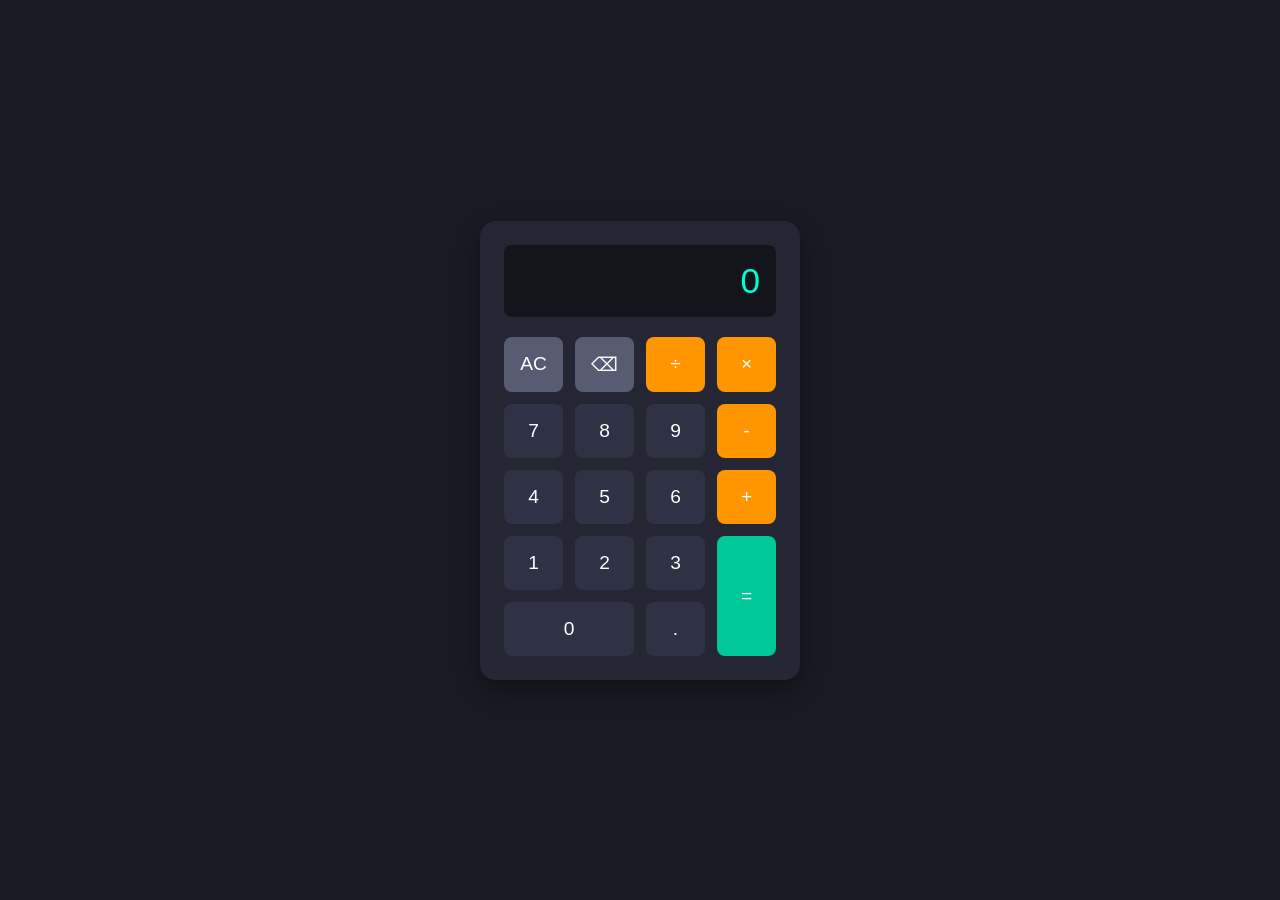
==== index.html @ 89da6e07 "Add files via upload" ====
<!DOCTYPE html>
<html lang="en">
<head>
  <meta charset="UTF-8">
  <meta name="viewport" content="width=device-width, initial-scale=1.0">
  <title>JS Calculator</title>
  <link rel="stylesheet" href="style.css">
</head>
<body>
  <div class="calculator">
    <!-- Calculator Display -->
    <div id="display" class="display">0</div>

    <!-- Buttons Grid -->
    <div class="buttons">
      <button class="btn func" id="clear">AC</button>
      <button class="btn func" id="backspace">⌫</button>
      <button class="btn op" data-op="/">&divide;</button>
      <button class="btn op" data-op="*">&times;</button>

      <button class="btn num" data-num="7">7</button>
      <button class="btn num" data-num="8">8</button>
      <button class="btn num" data-num="9">9</button>
      <button class="btn op" data-op="-">-</button>

      <button class="btn num" data-num="4">4</button>
      <button class="btn num" data-num="5">5</button>
      <button class="btn num" data-num="6">6</button>
      <button class="btn op" data-op="+">+</button>

      <button class="btn num" data-num="1">1</button>
      <button class="btn num" data-num="2">2</button>
      <button class="btn num" data-num="3">3</button>
      <button class="btn equal" id="equals">=</button>

      <button class="btn num zero" data-num="0">0</button>
      <button class="btn decimal" id="decimal">.</button>
    </div>
  </div>

  <script src="script.js"></script>
</body>
</html>
---- style.css ----
* {
  box-sizing: border-box;
  margin: 0;
  padding: 0;
  font-family: 'Segoe UI', Tahoma, Geneva, Verdana, sans-serif;
}

body {
  min-height: 100vh;
  display: flex;
  justify-content: center;
  align-items: center;
  background-color: #1a1a24;
}

.calculator {
  background-color: #242633;
  border-radius: 16px;
  padding: 24px;
  width: 320px;
  box-shadow: 0 10px 25px rgba(0, 0, 0, 0.4);
}

.display {
  background-color: #13141c;
  color: #00ffcc;
  font-size: 2.2rem;
  padding: 16px;
  text-align: right;
  border-radius: 8px;
  margin-bottom: 20px;
  overflow: hidden;
  text-overflow: ellipsis;
  white-space: nowrap;
  min-height: 65px;
}

.buttons {
  display: grid;
  grid-template-columns: repeat(4, 1fr);
  gap: 12px;
}

.btn {
  padding: 16px;
  font-size: 1.2rem;
  border: none;
  border-radius: 8px;
  cursor: pointer;
  background-color: #2e3244;
  color: #ffffff;
  transition: background 0.15s ease, transform 0.1s ease;
}

.btn:hover {
  background-color: #3b4057;
}

.btn:active {
  transform: scale(0.96);
}

.btn.op {
  background-color: #ff9500;
  color: #ffffff;
}

.btn.op:hover {
  background-color: #e08500;
}

.btn.func {
  background-color: #585c72;
}

.btn.func:hover {
  background-color: #6a6f87;
}

.btn.equal {
  background-color: #00c896;
  grid-row: span 2;
  display: flex;
  justify-content: center;
  align-items: center;
}

.btn.equal:hover {
  background-color: #00b084;
}

.btn.zero {
  grid-column: span 2;
}
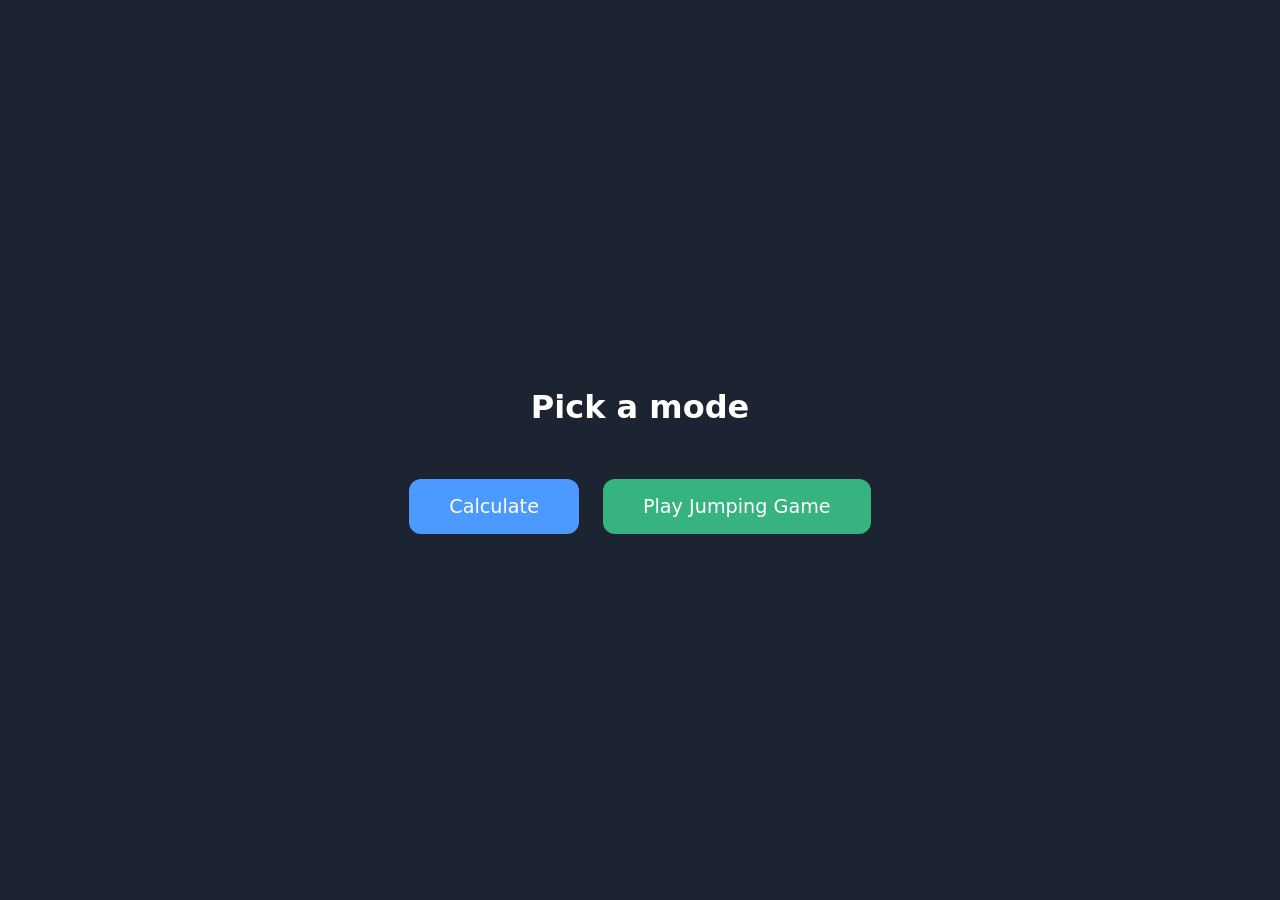
==== commit 813cab5e: "Added Mode and other assignment too" ====
--- a/index.html
+++ b/index.html
@@ -1,43 +1,16 @@
-<!DOCTYPE html>
-<html lang="en">
-<head>
-  <meta charset="UTF-8">
-  <meta name="viewport" content="width=device-width, initial-scale=1.0">
-  <title>JS Calculator</title>
-  <link rel="stylesheet" href="style.css">
-</head>
-<body>
-  <div class="calculator">
-    <!-- Calculator Display -->
-    <div id="display" class="display">0</div>
-
-    <!-- Buttons Grid -->
-    <div class="buttons">
-      <button class="btn func" id="clear">AC</button>
-      <button class="btn func" id="backspace">⌫</button>
-      <button class="btn op" data-op="/">&divide;</button>
-      <button class="btn op" data-op="*">&times;</button>
-
-      <button class="btn num" data-num="7">7</button>
-      <button class="btn num" data-num="8">8</button>
-      <button class="btn num" data-num="9">9</button>
-      <button class="btn op" data-op="-">-</button>
-
-      <button class="btn num" data-num="4">4</button>
-      <button class="btn num" data-num="5">5</button>
-      <button class="btn num" data-num="6">6</button>
-      <button class="btn op" data-op="+">+</button>
-
-      <button class="btn num" data-num="1">1</button>
-      <button class="btn num" data-num="2">2</button>
-      <button class="btn num" data-num="3">3</button>
-      <button class="btn equal" id="equals">=</button>
-
-      <button class="btn num zero" data-num="0">0</button>
-      <button class="btn decimal" id="decimal">.</button>
-    </div>
-  </div>
-
-  <script src="script.js"></script>
-</body>
-</html>+<!DOCTYPE html>
+<html lang="en">
+<head>
+  <meta charset="UTF-8">
+  <meta name="viewport" content="width=device-width, initial-scale=1.0">
+  <title>Games</title>
+  <link rel="stylesheet" href="style.css">
+</head>
+<body>
+  <h1>Pick a mode</h1>
+  <nav class="menu">
+    <a class="calc-btn" type="button" href="calc/index.html">Calculate</a>
+    <a class="jump-btn" type="button" href="jumping_game/index.html">Play Jumping Game</a>
+  </nav>
+</body>
+</html>
--- a/style.css
+++ b/style.css
@@ -1,94 +1,31 @@
-* {
-  box-sizing: border-box;
-  margin: 0;
-  padding: 0;
-  font-family: 'Segoe UI', Tahoma, Geneva, Verdana, sans-serif;
-}
-
-body {
-  min-height: 100vh;
-  display: flex;
-  justify-content: center;
-  align-items: center;
-  background-color: #1a1a24;
-}
-
-.calculator {
-  background-color: #242633;
-  border-radius: 16px;
-  padding: 24px;
-  width: 320px;
-  box-shadow: 0 10px 25px rgba(0, 0, 0, 0.4);
-}
-
-.display {
-  background-color: #13141c;
-  color: #00ffcc;
-  font-size: 2.2rem;
-  padding: 16px;
-  text-align: right;
-  border-radius: 8px;
-  margin-bottom: 20px;
-  overflow: hidden;
-  text-overflow: ellipsis;
-  white-space: nowrap;
-  min-height: 65px;
-}
-
-.buttons {
-  display: grid;
-  grid-template-columns: repeat(4, 1fr);
-  gap: 12px;
-}
-
-.btn {
-  padding: 16px;
-  font-size: 1.2rem;
-  border: none;
-  border-radius: 8px;
-  cursor: pointer;
-  background-color: #2e3244;
-  color: #ffffff;
-  transition: background 0.15s ease, transform 0.1s ease;
-}
-
-.btn:hover {
-  background-color: #3b4057;
-}
-
-.btn:active {
-  transform: scale(0.96);
-}
-
-.btn.op {
-  background-color: #ff9500;
-  color: #ffffff;
-}
-
-.btn.op:hover {
-  background-color: #e08500;
-}
-
-.btn.func {
-  background-color: #585c72;
-}
-
-.btn.func:hover {
-  background-color: #6a6f87;
-}
-
-.btn.equal {
-  background-color: #00c896;
-  grid-row: span 2;
-  display: flex;
-  justify-content: center;
-  align-items: center;
-}
-
-.btn.equal:hover {
-  background-color: #00b084;
-}
-
-.btn.zero {
-  grid-column: span 2;
-}+body {
+  margin: 0;
+  min-height: 100vh;
+  display: flex;
+  flex-direction: column;
+  align-items: center;
+  justify-content: center;
+  gap: 2rem;
+  font-family: system-ui, sans-serif;
+  background: #1c2431;
+  color: #fff;
+}
+.menu {
+  display: flex;
+  gap: 1.5rem;
+  flex-wrap: wrap;
+  justify-content: center;
+}
+a {
+  font-size: 1.2rem;
+  padding: 1rem 2.5rem;
+  border: none;
+  border-radius: 12px;
+  cursor: pointer;
+  color: #fff;
+  transition: transform 0.15s ease;
+  text-decoration: none;
+}
+a:hover { transform: translateY(-3px); }
+.calc-btn { background: #4c9aff; }
+.jump-btn { background: #36b37e; }
